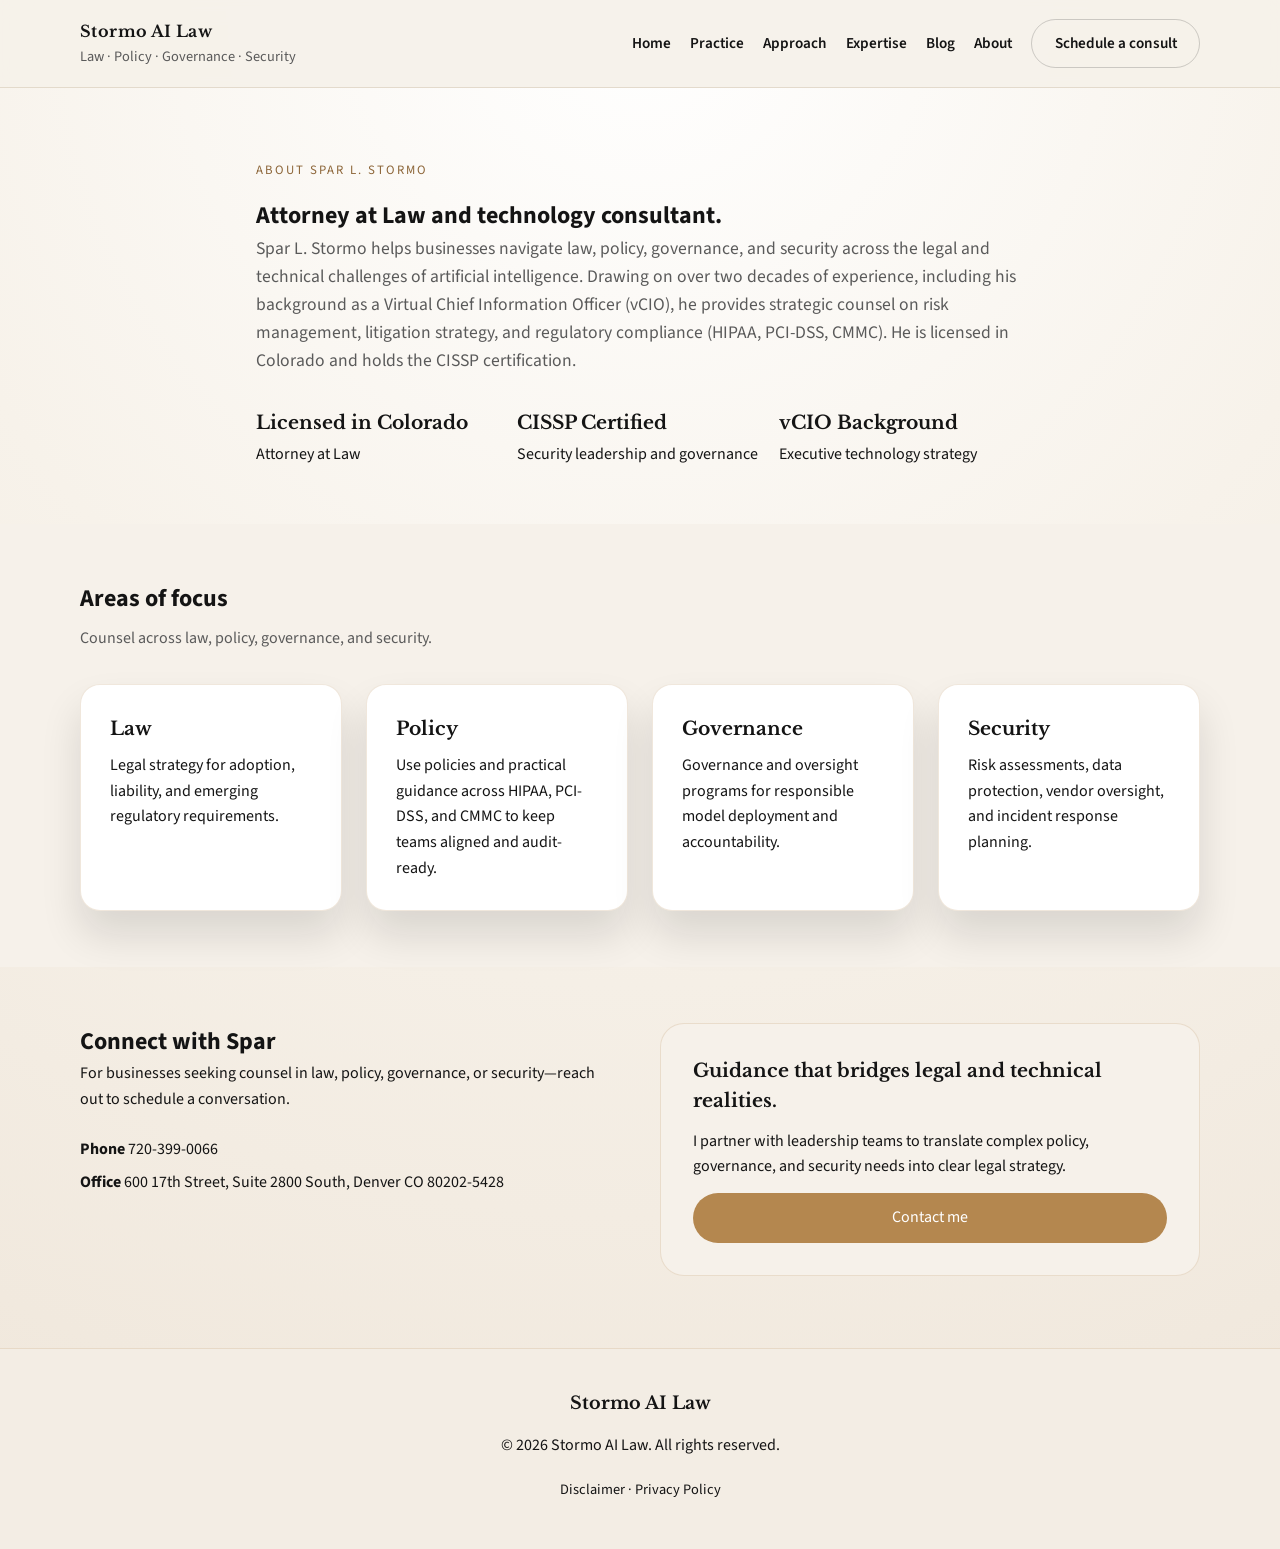
==== about.html @ 8496a5e4 "Use only image1 and image2 for site graphics. Replace hero, approach, and social images with the two" ====
<!doctype html>
<html lang="en">
  <head>
    <meta charset="utf-8" />
    <meta name="viewport" content="width=device-width, initial-scale=1" />
    <title>About Spar L. Stormo | Stormo AI Law | Attorney at Law, CISSP</title>
    <meta name="description" content="About Spar L. Stormo — counsel on law, policy, governance, and security for businesses adopting AI. Attorney at Law, CISSP. Licensed in Colorado." />
    <meta property="og:title" content="About · Stormo AI Law" />
    <meta property="og:description" content="Counsel on law, policy, governance, and security for businesses adopting AI." />
    <meta property="og:image" content="https://stormo.com/assets/image2.jpg" />
    <meta property="og:image:alt" content="Spar L. Stormo, Attorney at Law" />
    <meta property="og:type" content="website" />
    <meta property="og:url" content="https://stormo.com/about.html" />
    <meta name="twitter:card" content="summary_large_image" />
    <meta name="twitter:title" content="About · Stormo AI Law" />
    <meta name="twitter:description" content="About Spar L. Stormo — counsel on law, policy, governance, and security for businesses adopting AI." />
    <meta name="twitter:image" content="https://stormo.com/assets/image2.jpg" />
    <link rel="canonical" href="https://stormo.com/about.html" />
    <link rel="icon" href="favicon.ico" sizes="32x32" />
    <link rel="icon" href="favicon-32x32.png" type="image/png" sizes="32x32" />
    <link rel="apple-touch-icon" href="apple-touch-icon.png" />
    <link rel="preconnect" href="https://fonts.googleapis.com" />
    <link rel="preconnect" href="https://fonts.gstatic.com" crossorigin />
    <link
      href="https://fonts.googleapis.com/css2?family=Libre+Baskerville:wght@400;700&family=Source+Sans+3:wght@300;400;600&display=swap"
      rel="stylesheet"
    />
    <link rel="stylesheet" href="styles.css" />
    <script type="application/ld+json">
    {
      "@context": "https://schema.org",
      "@type": "Person",
      "name": "Spar L. Stormo",
      "jobTitle": "Attorney at Law",
      "worksFor": {
        "@type": "LegalService",
        "name": "Stormo AI Law"
      },
      "url": "https://stormo.com/about.html",
      "image": "https://stormo.com/assets/image2.jpg",
      "address": {
        "@type": "PostalAddress",
        "streetAddress": "600 17th Street, Suite 2800 South",
        "addressLocality": "Denver",
        "addressRegion": "CO",
        "postalCode": "80202-5428",
        "addressCountry": "US"
      },
      "telephone": "+17203990066",
      "email": "info@stormo.com",
      "knowsAbout": ["Artificial Intelligence", "Law", "Policy", "Governance", "Security", "HIPAA", "PCI-DSS", "CMMC"],
      "hasCredential": [
        {
          "@type": "EducationalOccupationalCredential",
          "credentialCategory": "Professional License",
          "name": "Attorney at Law",
          "recognizedBy": {
            "@type": "Organization",
            "name": "Colorado State Bar"
          }
        },
        {
          "@type": "EducationalOccupationalCredential",
          "credentialCategory": "Professional Certification",
          "name": "CISSP"
        }
      ]
    }
    </script>
  </head>
  <body>
    <a class="skip-link" href="#main">Skip to content</a>
    <header class="site-header">
      <div class="wrap">
        <a href="index.html" class="brand">
          <div>
            <p class="brand-title">Stormo AI Law</p>
            <p class="brand-subtitle">Law · Policy · Governance · Security</p>
          </div>
        </a>
        <button class="nav-toggle" type="button" aria-expanded="false" aria-controls="site-nav" aria-label="Open menu">
          <span class="nav-toggle-icon" aria-hidden="true"></span>
        </button>
        <nav class="nav" id="site-nav">
          <a href="index.html">Home</a>
          <a href="index.html#practice">Practice</a>
          <a href="index.html#approach">Approach</a>
          <a href="index.html#expertise">Expertise</a>
          <a href="blog.html">Blog</a>
          <a href="about.html" aria-current="page">About</a>
          <a href="index.html#contact" class="btn">Schedule a consult</a>
        </nav>
      </div>
    </header>

    <main id="main">
      <section class="about-hero">
        <div class="wrap about-copy">
            <p class="kicker">About Spar L. Stormo</p>
            <h1>Attorney at Law and technology consultant.</h1>
            <p class="lede">
              Spar L. Stormo helps businesses navigate law, policy, governance,
              and security across the legal and technical challenges of artificial
              intelligence. Drawing on over two decades of experience, including his
              background as a Virtual Chief Information Officer (vCIO), he provides
              strategic counsel on risk management, litigation strategy, and
              regulatory compliance (HIPAA, PCI-DSS, CMMC). He is licensed in Colorado
              and holds the CISSP certification.
            </p>
            <div class="about-details">
              <div>
                <h3>Licensed in Colorado</h3>
                <p>Attorney at Law</p>
              </div>
              <div>
                <h3>CISSP Certified</h3>
                <p>Security leadership and governance</p>
              </div>
              <div>
                <h3>vCIO Background</h3>
                <p>Executive technology strategy</p>
              </div>
            </div>
        </div>
      </section>

      <section class="band muted">
        <div class="wrap">
          <h2>Areas of focus</h2>
          <p class="band-intro">Counsel across law, policy, governance, and security.</p>
          <div class="cards">
            <article>
              <h3>Law</h3>
              <p>
                Legal strategy for adoption, liability, and emerging
                regulatory requirements.
              </p>
            </article>
            <article>
              <h3>Policy</h3>
              <p>
                Use policies and practical guidance across HIPAA, PCI-DSS, and
                CMMC to keep teams aligned and audit-ready.
              </p>
            </article>
            <article>
              <h3>Governance</h3>
              <p>
                Governance and oversight programs for responsible model
                deployment and accountability.
              </p>
            </article>
            <article>
              <h3>Security</h3>
              <p>
                Risk assessments, data protection, vendor oversight, and
                incident response planning.
              </p>
            </article>
          </div>
        </div>
      </section>

      <section class="contact">
        <div class="wrap contact-grid">
          <div>
            <h2>Connect with Spar</h2>
            <p>
              For businesses seeking counsel in law, policy, governance, or
              security—reach out to schedule a conversation.
            </p>
            <address class="contact-info">
              <p>
                <strong>Phone</strong>
                <a href="tel:+17203990066">720-399-0066</a>
              </p>
              <p>
                <strong>Office</strong> 600 17th Street, Suite 2800 South, Denver
                CO 80202-5428
              </p>
            </address>
          </div>
          <div class="about-quote">
            <h3>Guidance that bridges legal and technical realities.</h3>
            <p>
              I partner with leadership teams to translate complex policy,
              governance, and security needs into clear legal strategy.
            </p>
            <a href="index.html#contact" class="btn primary">Contact me</a>
          </div>
        </div>
      </section>
    </main>

    <footer class="site-footer">
      <div class="wrap footer-grid">
        <div class="footer-brand">
          <p>Stormo AI Law</p>
        </div>
        <p>© 2026 Stormo AI Law. All rights reserved.</p>
        <p class="footer-links">
          <a href="disclaimer.html">Disclaimer</a> · <a href="privacy.html">Privacy Policy</a>
        </p>
      </div>
    </footer>
    <script src="nav.js"></script>
  </body>
</html>
---- styles.css ----
:root {
  color-scheme: only light;
  --ink: #141414;
  --muted: #5a5a5a;
  --accent: #b4874f;
  --accent-dark: #8c6538;
  --parchment: #f6f1ea;
  --linen: #efe6da;
  --panel-dark: #111111;
  --shadow: 0 24px 40px rgba(20, 17, 14, 0.12);
}

* {
  box-sizing: border-box;
  margin: 0;
  padding: 0;
}

body {
  font-family: "Source Sans 3", sans-serif;
  color: var(--ink);
  background: radial-gradient(circle at top, #ffffff 0%, #f7f2ea 45%, #efe6da 100%);
  line-height: 1.6;
}

img {
  max-width: 100%;
  display: block;
}

a {
  color: inherit;
  text-decoration: none;
}

.wrap {
  width: min(1120px, 92vw);
  margin: 0 auto;
}

.site-header {
  position: sticky;
  top: 0;
  z-index: 20;
  backdrop-filter: blur(14px);
  background: rgba(246, 241, 234, 0.92);
  border-bottom: 1px solid rgba(150, 120, 80, 0.2);
}

.skip-link {
  position: absolute;
  left: -9999px;
  top: 0;
  z-index: 100;
  padding: 0.75rem 1.25rem;
  background: var(--accent);
  color: #fff;
  font-weight: 600;
  border-radius: 0 0 12px 0;
}

.skip-link:focus-visible {
  left: 0;
  outline: 2px solid var(--ink);
  outline-offset: 2px;
}

.site-header .wrap {
  display: flex;
  align-items: center;
  justify-content: space-between;
  padding: 1.2rem 0;
  gap: 2rem;
}

.nav-toggle {
  display: none;
  align-items: center;
  justify-content: center;
  width: 2.75rem;
  height: 2.75rem;
  border-radius: 12px;
  border: 1px solid rgba(31, 31, 31, 0.2);
  background: #fff;
  cursor: pointer;
  flex-shrink: 0;
}

.nav-toggle:focus-visible {
  outline: 2px solid rgba(180, 135, 79, 0.6);
  outline-offset: 2px;
}

.nav-toggle-icon,
.nav-toggle-icon::before,
.nav-toggle-icon::after {
  display: block;
  width: 1.25rem;
  height: 2px;
  background: var(--ink);
  border-radius: 999px;
  transition: transform 0.2s ease, opacity 0.2s ease;
}

.nav-toggle-icon {
  position: relative;
}

.nav-toggle-icon::before,
.nav-toggle-icon::after {
  content: "";
  position: absolute;
  left: 0;
}

.nav-toggle-icon::before {
  top: -6px;
}

.nav-toggle-icon::after {
  top: 6px;
}

body.nav-open .nav-toggle-icon {
  background: transparent;
}

body.nav-open .nav-toggle-icon::before {
  top: 0;
  transform: rotate(45deg);
}

body.nav-open .nav-toggle-icon::after {
  top: 0;
  transform: rotate(-45deg);
}

.brand {
  display: flex;
  align-items: center;
  gap: 1rem;
}

.brand-mark {
  width: 48px;
  height: 48px;
  flex-shrink: 0;
}

.brand-title {
  font-family: "Libre Baskerville", serif;
  font-weight: 700;
  letter-spacing: 0.4px;
}

.brand-subtitle {
  color: var(--muted);
  font-size: 0.9rem;
}

.nav {
  display: flex;
  align-items: center;
  gap: 1.2rem;
  font-size: 0.95rem;
}

.nav a {
  position: relative;
  font-weight: 600;
}

.nav a::after {
  content: "";
  position: absolute;
  left: 0;
  bottom: -6px;
  width: 0;
  height: 2px;
  background: var(--accent);
  transition: width 0.2s ease;
}

.nav a:hover::after,
.nav a:focus-visible::after {
  width: 100%;
}

.btn {
  display: inline-flex;
  align-items: center;
  justify-content: center;
  padding: 0.7rem 1.4rem;
  border-radius: 999px;
  border: 1px solid rgba(31, 31, 31, 0.2);
  transition: transform 0.2s ease, box-shadow 0.2s ease, background 0.2s ease;
}

.btn:hover,
.btn:focus-visible {
  transform: translateY(-1px);
  box-shadow: 0 12px 20px rgba(31, 31, 31, 0.12);
}

.btn.primary {
  background: var(--accent);
  color: #fff;
  border-color: transparent;
}

.btn.primary:hover,
.btn.primary:focus-visible {
  background: var(--accent-dark);
}

.btn.ghost {
  background: transparent;
}

.hero {
  padding: 4.5rem 0 3.5rem;
}

.about-hero {
  padding: 4.5rem 0 3.5rem;
}

.about-grid {
  display: grid;
  grid-template-columns: repeat(auto-fit, minmax(280px, 1fr));
  gap: 3rem;
  align-items: center;
}

.about-image img {
  width: 100%;
  max-width: 360px;
  aspect-ratio: 1 / 1;
  object-fit: cover;
  object-position: center top;
  border-radius: 28px;
  box-shadow: var(--shadow);
  border: 1px solid rgba(180, 135, 79, 0.25);
}

.about-details {
  display: grid;
  grid-template-columns: repeat(auto-fit, minmax(180px, 1fr));
  gap: 1rem;
  margin-top: 2rem;
}

.about-details h3 {
  font-family: "Libre Baskerville", serif;
  margin-bottom: 0.3rem;
}

.hero-grid {
  display: grid;
  grid-template-columns: repeat(auto-fit, minmax(280px, 1fr));
  gap: 3rem;
  align-items: center;
}

.kicker {
  text-transform: uppercase;
  letter-spacing: 2px;
  font-size: 0.8rem;
  color: var(--accent-dark);
  margin-bottom: 1rem;
}

.hero h1 {
  font-family: "Libre Baskerville", serif;
  font-size: clamp(2.4rem, 3vw, 3.3rem);
  line-height: 1.2;
  margin-bottom: 1rem;
}

.lede {
  font-size: 1.1rem;
  color: var(--muted);
  margin-bottom: 2rem;
}

.hero-actions {
  display: flex;
  gap: 1rem;
  flex-wrap: wrap;
  margin-bottom: 2rem;
}

.hero-highlights {
  display: grid;
  grid-template-columns: repeat(auto-fit, minmax(150px, 1fr));
  gap: 1rem;
}

.hero-highlights h3 {
  font-family: "Libre Baskerville", serif;
  margin-bottom: 0.25rem;
}

.hero-image img {
  width: 100%;
  aspect-ratio: 16 / 9;
  object-fit: cover;
  object-position: right center;
  border-radius: 24px;
  box-shadow: var(--shadow);
  border: 1px solid rgba(180, 135, 79, 0.25);
}

.graphic-panel {
  border-radius: 24px;
  overflow: hidden;
  box-shadow: var(--shadow);
  border: 1px solid rgba(180, 135, 79, 0.25);
}

.about-hero .about-copy {
  max-width: 48rem;
}

.graphic-panel img,
.graphic-panel svg {
  width: 100%;
  display: block;
}

.graphic-panel img {
  aspect-ratio: 16 / 9;
  object-fit: cover;
  object-position: center;
}

.band {
  padding: 3.5rem 0;
}

.band-intro {
  margin-top: 0.5rem;
  color: var(--muted);
  max-width: 52ch;
}

.band.muted {
  background: var(--parchment);
}

.cards {
  display: grid;
  grid-template-columns: repeat(auto-fit, minmax(230px, 1fr));
  gap: 1.5rem;
  margin-top: 2rem;
}

.cards article {
  padding: 1.8rem;
  border-radius: 20px;
  background: #fff;
  box-shadow: var(--shadow);
  border: 1px solid rgba(180, 135, 79, 0.2);
}

.card-icon {
  width: 48px;
  height: 48px;
  margin-bottom: 1rem;
}

.cards h3 {
  font-family: "Libre Baskerville", serif;
  margin-bottom: 0.6rem;
}

.split {
  padding: 3.5rem 0;
}

.split-grid {
  display: grid;
  grid-template-columns: repeat(auto-fit, minmax(280px, 1fr));
  gap: 2.5rem;
  align-items: center;
}

.split ul {
  list-style: none;
  margin-top: 1.2rem;
  display: grid;
  gap: 0.8rem;
}

.split ul li {
  padding-left: 1.4rem;
  position: relative;
}

.split ul li::before {
  content: "●";
  position: absolute;
  left: 0;
  color: var(--accent-dark);
}

.insights-head {
  display: flex;
  justify-content: space-between;
  align-items: flex-end;
  gap: 1.5rem;
  flex-wrap: wrap;
}

.pillar-grid {
  display: grid;
  grid-template-columns: repeat(auto-fit, minmax(200px, 1fr));
  gap: 1rem;
  margin-top: 2rem;
}

.pillar {
  padding: 1.5rem;
  border-radius: 16px;
  background: #fff;
  border: 1px solid rgba(180, 135, 79, 0.2);
  text-align: center;
}

.pillar strong {
  display: block;
  font-family: "Libre Baskerville", serif;
  font-size: 1.1rem;
  margin-bottom: 0.35rem;
}

.pillar span {
  color: var(--muted);
  font-size: 0.95rem;
}

.contact {
  padding: 3.5rem 0 4.5rem;
}

.contact-grid {
  display: grid;
  grid-template-columns: repeat(auto-fit, minmax(280px, 1fr));
  gap: 2.5rem;
  align-items: start;
}

.contact-info {
  margin-top: 1.5rem;
  display: grid;
  gap: 0.5rem;
  font-style: normal;
}

.contact-card {
  background: #fff;
  padding: 2rem;
  border-radius: 24px;
  box-shadow: var(--shadow);
  border: 1px solid rgba(180, 135, 79, 0.2);
  display: grid;
  gap: 1rem;
}

.about-quote {
  background: var(--parchment);
  padding: 2rem;
  border-radius: 24px;
  border: 1px solid rgba(180, 135, 79, 0.2);
  display: grid;
  gap: 0.8rem;
}

.about-quote h3 {
  font-family: "Libre Baskerville", serif;
}

label {
  display: grid;
  gap: 0.4rem;
  font-weight: 600;
  color: var(--muted);
}

input,
textarea {
  font: inherit;
  padding: 0.8rem 0.9rem;
  border-radius: 12px;
  border: 1px solid rgba(31, 31, 31, 0.2);
  background: #fbfaf8;
}

input:focus,
textarea:focus {
  outline: 2px solid rgba(180, 135, 79, 0.4);
  border-color: rgba(180, 135, 79, 0.5);
}

.site-footer {
  padding: 2.5rem 0 3rem;
  border-top: 1px solid rgba(180, 135, 79, 0.2);
  background: #f3ede4;
}

.footer-grid {
  display: grid;
  gap: 1rem;
  justify-items: center;
  text-align: center;
}

.footer-brand {
  display: flex;
  align-items: center;
  gap: 0.75rem;
}

.footer-brand .brand-mark {
  width: 40px;
  height: 40px;
}

.footer-brand p {
  font-family: "Libre Baskerville", serif;
  font-weight: 700;
  font-size: 1.1rem;
}

.footer-links {
  font-size: 0.9rem;
  margin-top: 0.25rem;
}

/* Blog */
.blog-hero {
  padding: 4rem 0 2.5rem;
}

.blog-hero .lede {
  margin-bottom: 0;
  max-width: 52ch;
}

.blog-hero .lede a {
  color: var(--accent-dark);
  font-weight: 600;
}

.blog-hero .lede a:hover {
  text-decoration: underline;
}

.blog-list {
  display: grid;
  gap: 1.5rem;
  max-width: 680px;
}

.post-card {
  padding: 2rem;
  border-radius: 20px;
  background: #fff;
  box-shadow: var(--shadow);
  border: 1px solid rgba(180, 135, 79, 0.2);
  display: grid;
  gap: 0.5rem;
}

.post-date {
  font-size: 0.9rem;
  color: var(--muted);
}

.post-card h2 {
  font-family: "Libre Baskerville", serif;
  font-size: 1.35rem;
  line-height: 1.3;
  margin-bottom: 0.25rem;
}

.post-card h2 a:hover {
  color: var(--accent-dark);
}

.post-card p {
  color: var(--muted);
  font-size: 0.98rem;
}

.post-link {
  font-weight: 600;
  margin-top: 0.5rem;
  display: inline-block;
}

.post-link::after {
  content: " →";
  color: var(--accent);
}

.blog-empty {
  max-width: 680px;
  padding: 2rem;
  border-radius: 20px;
  background: #fff;
  box-shadow: var(--shadow);
  border: 1px solid rgba(180, 135, 79, 0.2);
}

.blog-empty h2 {
  font-family: "Libre Baskerville", serif;
  margin-bottom: 0.5rem;
}

.blog-empty a {
  color: var(--accent-dark);
  font-weight: 600;
}

.blog-empty a:hover {
  text-decoration: underline;
}

@media (max-width: 768px) {
  .site-header .wrap {
    flex-wrap: wrap;
    align-items: center;
  }

  .brand {
    flex: 1;
    min-width: 0;
  }

  .nav-toggle {
    display: inline-flex;
  }

  .nav {
    display: none;
    width: 100%;
    flex-direction: column;
    align-items: stretch;
    gap: 0.5rem;
    padding-top: 0.5rem;
  }

  body.nav-open .nav {
    display: flex;
  }

  .nav a.btn {
    width: 100%;
    margin-top: 0.25rem;
  }
}

@media (prefers-reduced-motion: reduce) {
  .nav-toggle-icon,
  .nav-toggle-icon::before,
  .nav-toggle-icon::after {
    transition: none;
  }
}

@media (max-width: 900px) and (min-width: 769px) {
  .site-header .wrap {
    flex-direction: column;
    align-items: flex-start;
  }

  .nav {
    flex-wrap: wrap;
    justify-content: flex-start;
  }
}

@media (max-width: 600px) {
  .hero {
    padding-top: 3.5rem;
  }

  .hero-actions {
    flex-direction: column;
    align-items: stretch;
  }
}
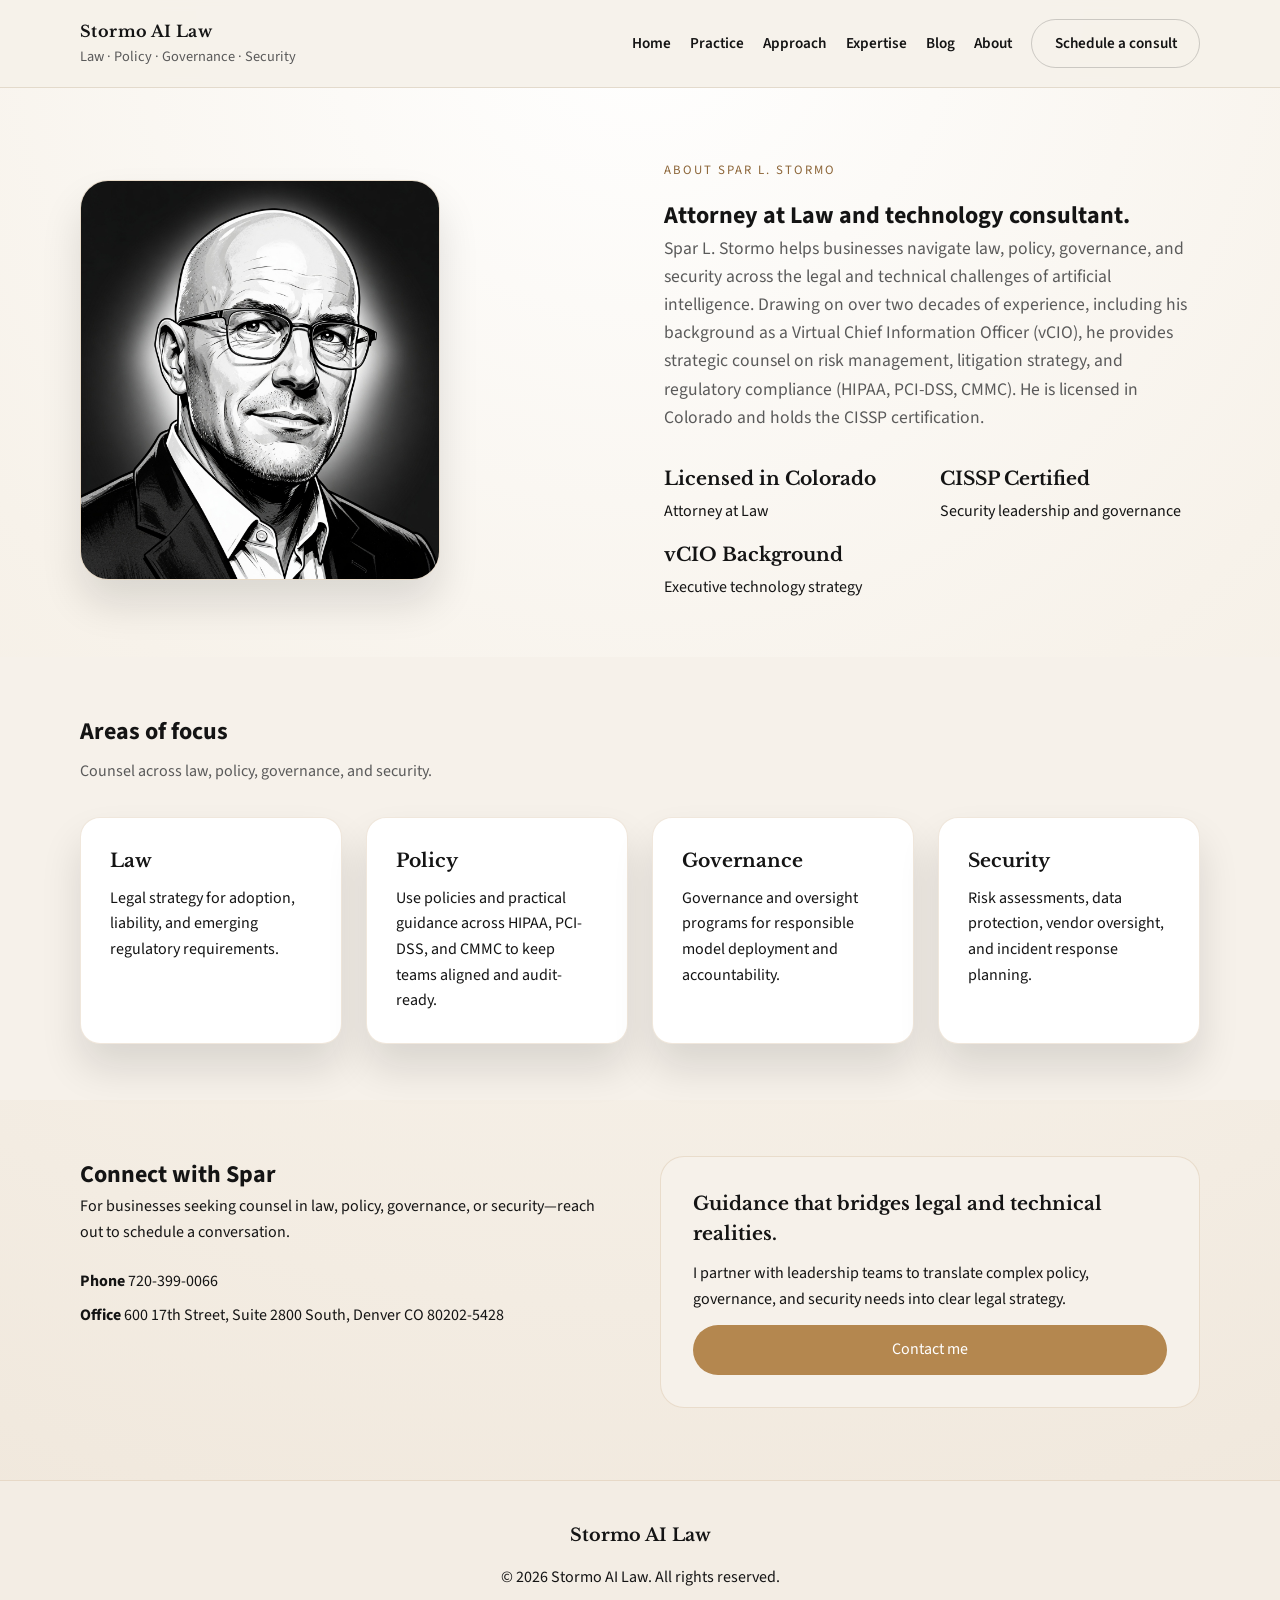
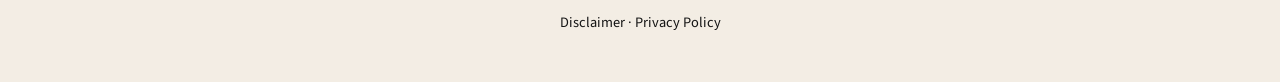
==== commit 64714b08: "Restore headshot on About page. Add spar-headshot back to the bio section and update About page meta" ====
--- a/about.html
+++ b/about.html
@@ -7,14 +7,14 @@
     <meta name="description" content="About Spar L. Stormo — counsel on law, policy, governance, and security for businesses adopting AI. Attorney at Law, CISSP. Licensed in Colorado." />
     <meta property="og:title" content="About · Stormo AI Law" />
     <meta property="og:description" content="Counsel on law, policy, governance, and security for businesses adopting AI." />
-    <meta property="og:image" content="https://stormo.com/assets/image2.jpg" />
+    <meta property="og:image" content="https://stormo.com/assets/spar-headshot.jpg" />
     <meta property="og:image:alt" content="Spar L. Stormo, Attorney at Law" />
     <meta property="og:type" content="website" />
     <meta property="og:url" content="https://stormo.com/about.html" />
     <meta name="twitter:card" content="summary_large_image" />
     <meta name="twitter:title" content="About · Stormo AI Law" />
     <meta name="twitter:description" content="About Spar L. Stormo — counsel on law, policy, governance, and security for businesses adopting AI." />
-    <meta name="twitter:image" content="https://stormo.com/assets/image2.jpg" />
+    <meta name="twitter:image" content="https://stormo.com/assets/spar-headshot.jpg" />
     <link rel="canonical" href="https://stormo.com/about.html" />
     <link rel="icon" href="favicon.ico" sizes="32x32" />
     <link rel="icon" href="favicon-32x32.png" type="image/png" sizes="32x32" />
@@ -37,7 +37,7 @@
         "name": "Stormo AI Law"
       },
       "url": "https://stormo.com/about.html",
-      "image": "https://stormo.com/assets/image2.jpg",
+      "image": "https://stormo.com/assets/spar-headshot.jpg",
       "address": {
         "@type": "PostalAddress",
         "streetAddress": "600 17th Street, Suite 2800 South",
@@ -95,7 +95,11 @@
 
     <main id="main">
       <section class="about-hero">
-        <div class="wrap about-copy">
+        <div class="wrap about-grid">
+          <div class="about-image">
+            <img src="assets/spar-headshot.jpg" alt="Spar L. Stormo" width="400" height="400" />
+          </div>
+          <div class="about-copy">
             <p class="kicker">About Spar L. Stormo</p>
             <h1>Attorney at Law and technology consultant.</h1>
             <p class="lede">
@@ -121,6 +125,7 @@
                 <p>Executive technology strategy</p>
               </div>
             </div>
+          </div>
         </div>
       </section>
 
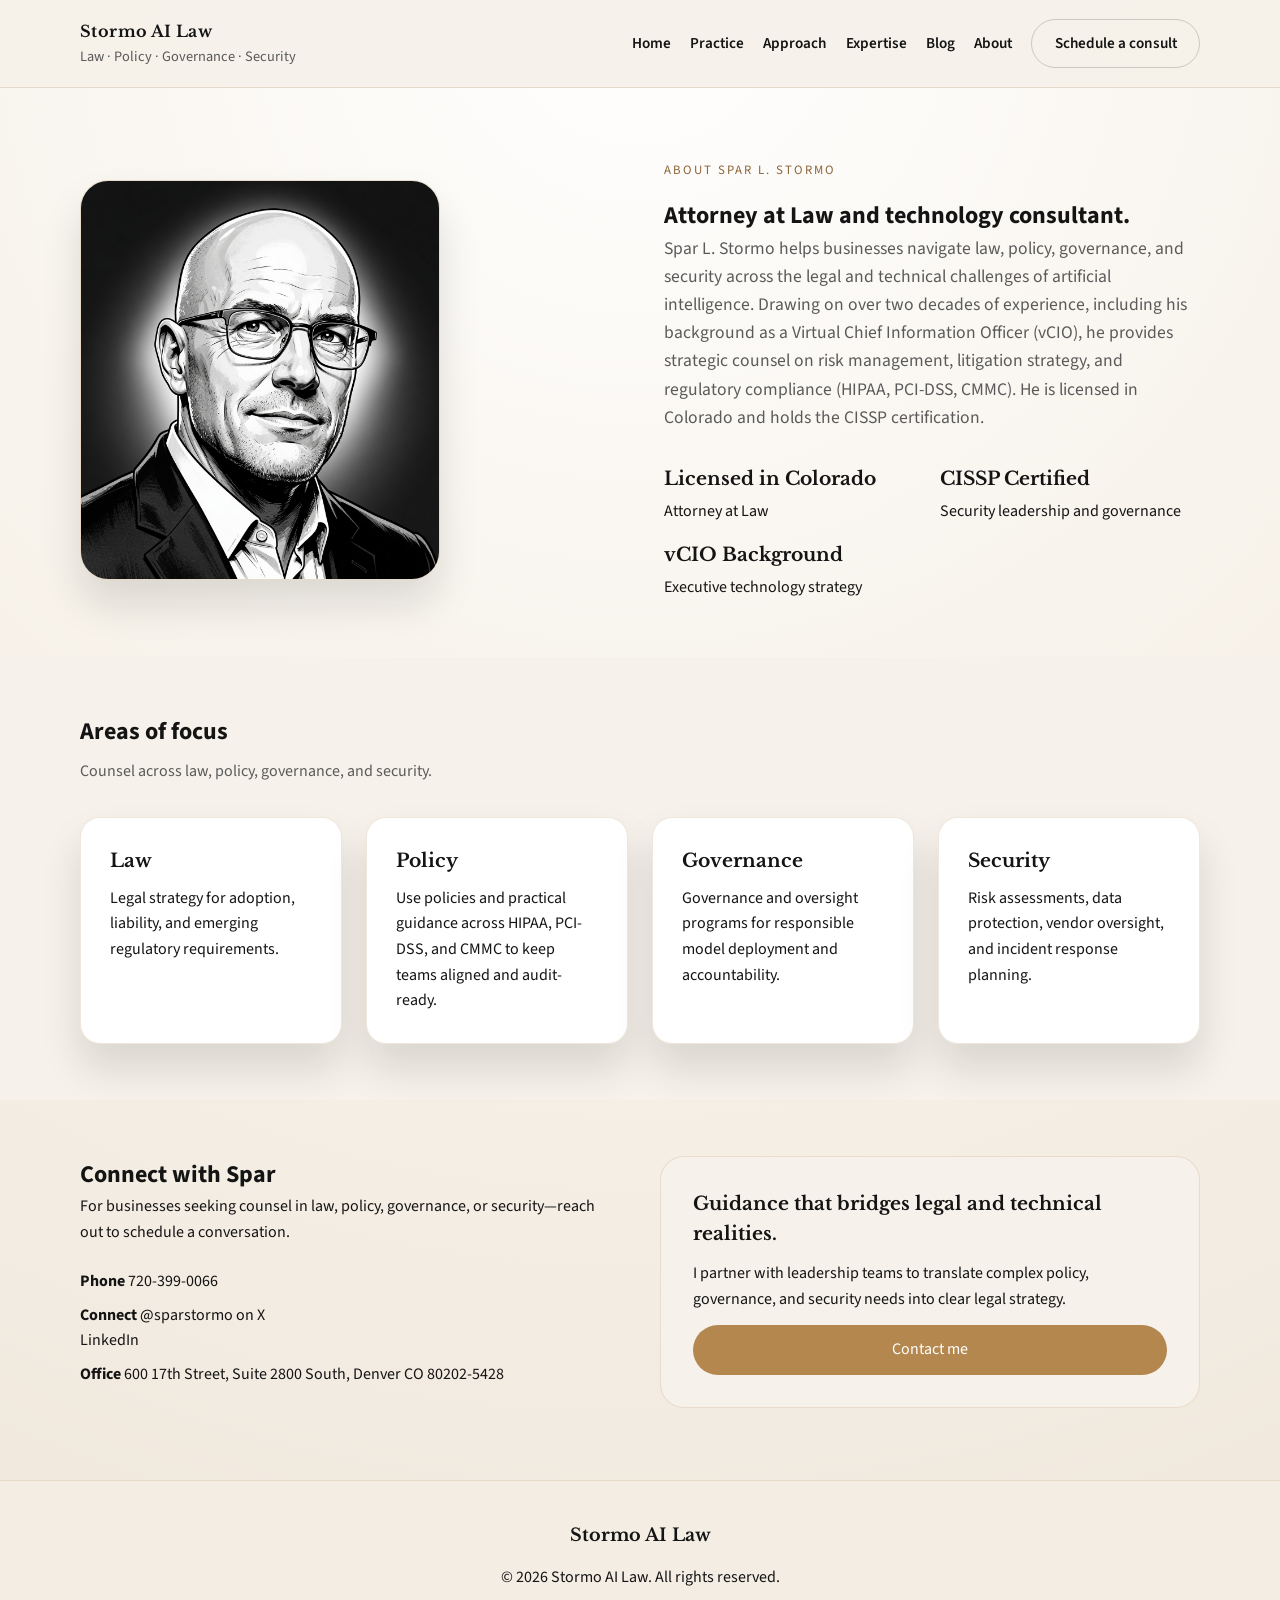
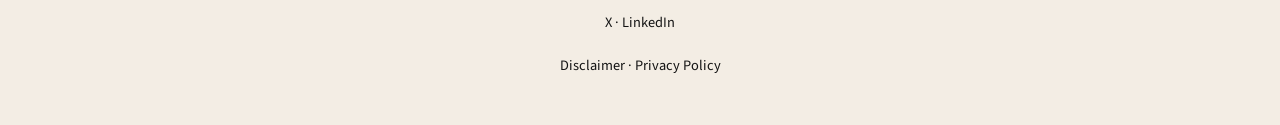
==== commit 8c3a7515: "Add X and LinkedIn profile links across the site. Include social links in footers, contact sections," ====
--- a/about.html
+++ b/about.html
@@ -48,6 +48,10 @@
       },
       "telephone": "+17203990066",
       "email": "info@stormo.com",
+      "sameAs": [
+        "https://x.com/sparstormo",
+        "https://www.linkedin.com/in/sparstormo/"
+      ],
       "knowsAbout": ["Artificial Intelligence", "Law", "Policy", "Governance", "Security", "HIPAA", "PCI-DSS", "CMMC"],
       "hasCredential": [
         {
@@ -180,6 +184,11 @@
                 <a href="tel:+17203990066">720-399-0066</a>
               </p>
               <p>
+                <strong>Connect</strong>
+                <a href="https://x.com/sparstormo" target="_blank" rel="noopener noreferrer">@sparstormo on X</a><br />
+                <a href="https://www.linkedin.com/in/sparstormo/" target="_blank" rel="noopener noreferrer">LinkedIn</a>
+              </p>
+              <p>
                 <strong>Office</strong> 600 17th Street, Suite 2800 South, Denver
                 CO 80202-5428
               </p>
@@ -203,6 +212,10 @@
           <p>Stormo AI Law</p>
         </div>
         <p>© 2026 Stormo AI Law. All rights reserved.</p>
+        <p class="footer-links">
+          <a href="https://x.com/sparstormo" target="_blank" rel="noopener noreferrer">X</a> ·
+          <a href="https://www.linkedin.com/in/sparstormo/" target="_blank" rel="noopener noreferrer">LinkedIn</a>
+        </p>
         <p class="footer-links">
           <a href="disclaimer.html">Disclaimer</a> · <a href="privacy.html">Privacy Policy</a>
         </p>
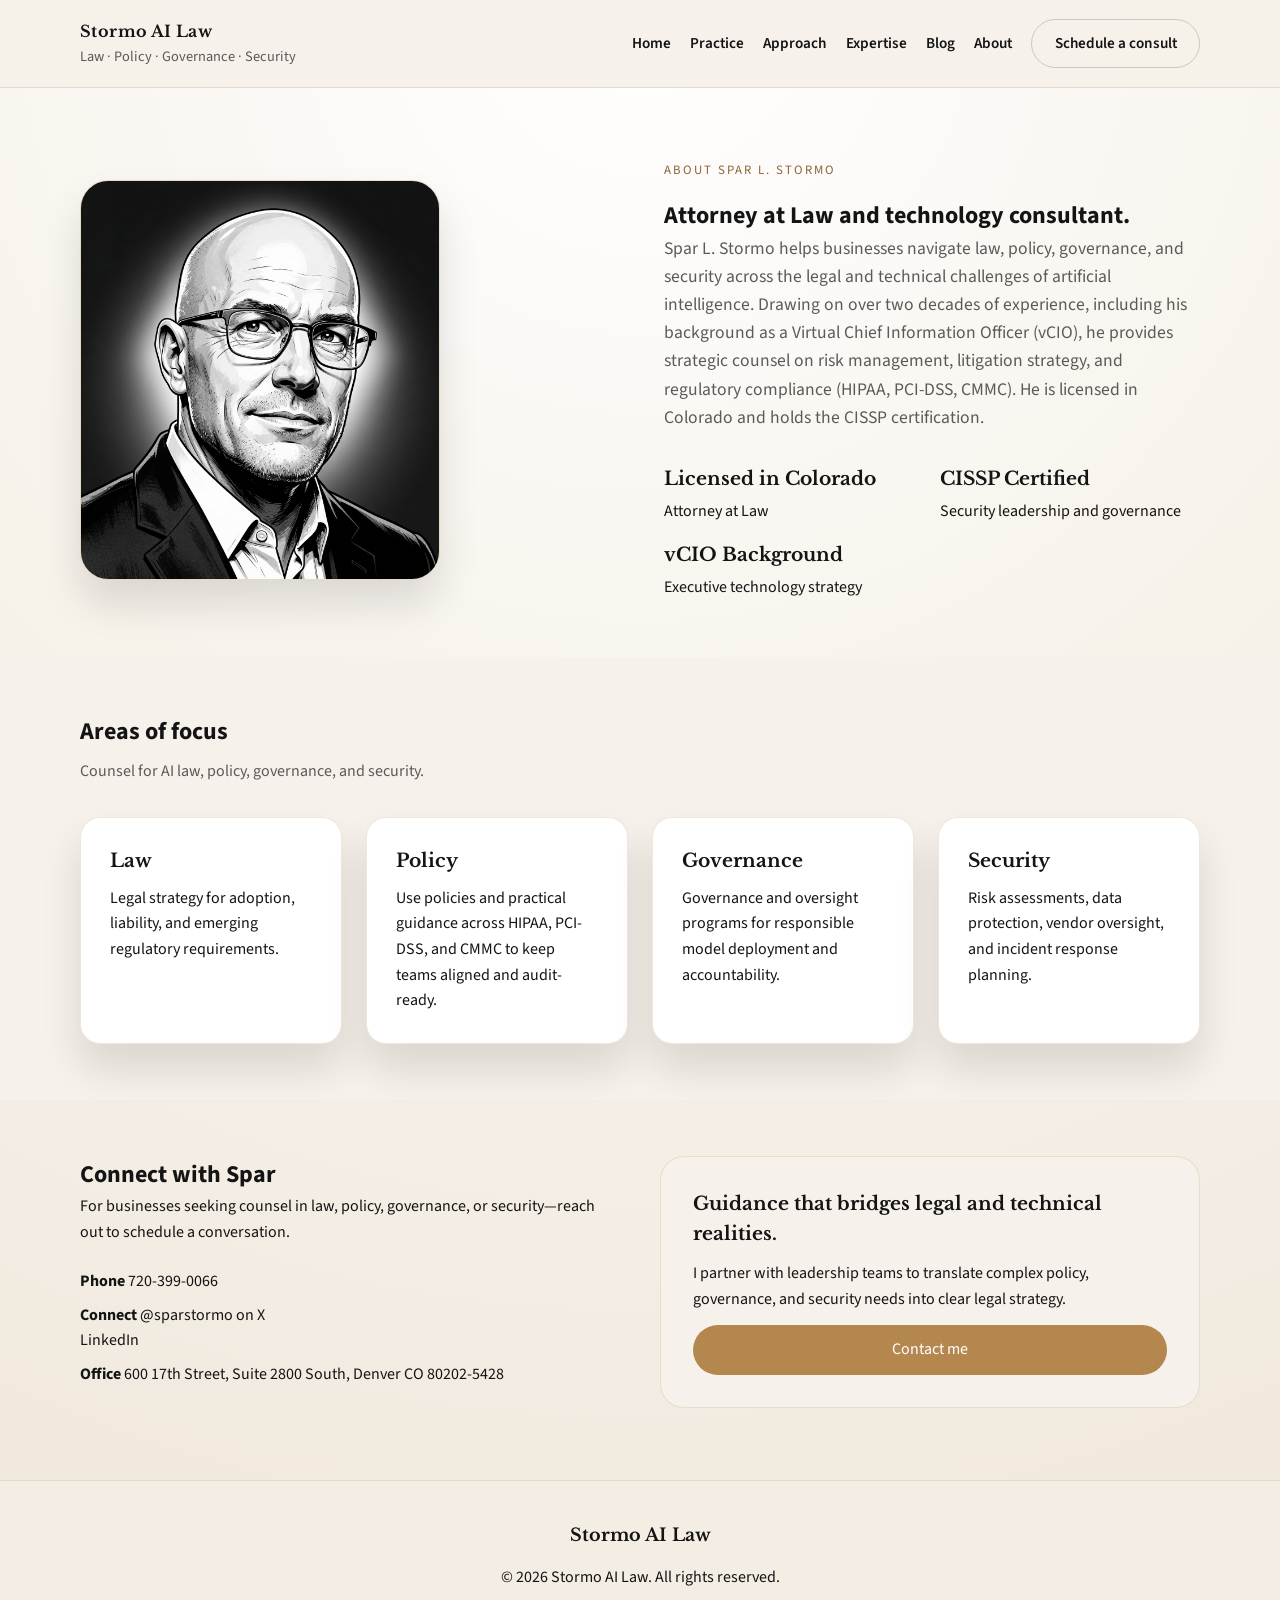
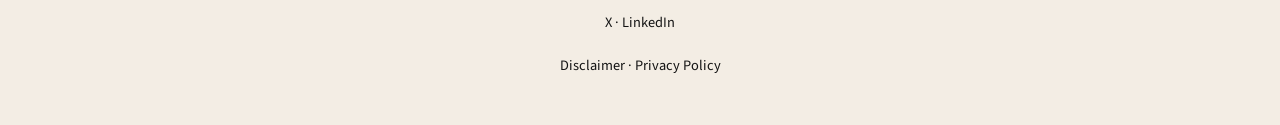
==== commit d2523ceb: "Update About focus intro to counsel for AI law, policy, governance, and security." ====
--- a/about.html
+++ b/about.html
@@ -10,15 +10,16 @@
     <meta property="og:image" content="https://stormo.com/assets/spar-headshot.jpg" />
     <meta property="og:image:alt" content="Spar L. Stormo, Attorney at Law" />
     <meta property="og:type" content="website" />
-    <meta property="og:url" content="https://stormo.com/about.html" />
+    <meta property="og:url" content="https://stormo.com/about" />
     <meta name="twitter:card" content="summary_large_image" />
     <meta name="twitter:title" content="About · Stormo AI Law" />
     <meta name="twitter:description" content="About Spar L. Stormo — counsel on law, policy, governance, and security for businesses adopting AI." />
     <meta name="twitter:image" content="https://stormo.com/assets/spar-headshot.jpg" />
-    <link rel="canonical" href="https://stormo.com/about.html" />
-    <link rel="icon" href="favicon.ico" sizes="32x32" />
-    <link rel="icon" href="favicon-32x32.png" type="image/png" sizes="32x32" />
-    <link rel="apple-touch-icon" href="apple-touch-icon.png" />
+    <link rel="canonical" href="https://stormo.com/about" />
+    <link rel="icon" href="/favicon.svg" type="image/svg+xml" />
+    <link rel="icon" href="/favicon-32x32.png" type="image/png" sizes="32x32" />
+    <link rel="icon" href="/favicon.ico" sizes="any" />
+    <link rel="apple-touch-icon" href="/apple-touch-icon.png" sizes="180x180" />
     <link rel="preconnect" href="https://fonts.googleapis.com" />
     <link rel="preconnect" href="https://fonts.gstatic.com" crossorigin />
     <link
@@ -36,7 +37,7 @@
         "@type": "LegalService",
         "name": "Stormo AI Law"
       },
-      "url": "https://stormo.com/about.html",
+      "url": "https://stormo.com/about",
       "image": "https://stormo.com/assets/spar-headshot.jpg",
       "address": {
         "@type": "PostalAddress",
@@ -76,7 +77,7 @@
     <a class="skip-link" href="#main">Skip to content</a>
     <header class="site-header">
       <div class="wrap">
-        <a href="index.html" class="brand">
+        <a href="/" class="brand">
           <div>
             <p class="brand-title">Stormo AI Law</p>
             <p class="brand-subtitle">Law · Policy · Governance · Security</p>
@@ -86,13 +87,13 @@
           <span class="nav-toggle-icon" aria-hidden="true"></span>
         </button>
         <nav class="nav" id="site-nav">
-          <a href="index.html">Home</a>
-          <a href="index.html#practice">Practice</a>
-          <a href="index.html#approach">Approach</a>
-          <a href="index.html#expertise">Expertise</a>
-          <a href="blog.html">Blog</a>
-          <a href="about.html" aria-current="page">About</a>
-          <a href="index.html#contact" class="btn">Schedule a consult</a>
+          <a href="/">Home</a>
+          <a href="/#practice">Practice</a>
+          <a href="/#approach">Approach</a>
+          <a href="/#expertise">Expertise</a>
+          <a href="/blog">Blog</a>
+          <a href="/about" aria-current="page">About</a>
+          <a href="/#contact" class="btn">Schedule a consult</a>
         </nav>
       </div>
     </header>
@@ -136,7 +137,7 @@
       <section class="band muted">
         <div class="wrap">
           <h2>Areas of focus</h2>
-          <p class="band-intro">Counsel across law, policy, governance, and security.</p>
+          <p class="band-intro">Counsel for AI law, policy, governance, and security.</p>
           <div class="cards">
             <article>
               <h3>Law</h3>
@@ -200,7 +201,7 @@
               I partner with leadership teams to translate complex policy,
               governance, and security needs into clear legal strategy.
             </p>
-            <a href="index.html#contact" class="btn primary">Contact me</a>
+            <a href="/#contact" class="btn primary">Contact me</a>
           </div>
         </div>
       </section>
@@ -217,7 +218,7 @@
           <a href="https://www.linkedin.com/in/sparstormo/" target="_blank" rel="noopener noreferrer">LinkedIn</a>
         </p>
         <p class="footer-links">
-          <a href="disclaimer.html">Disclaimer</a> · <a href="privacy.html">Privacy Policy</a>
+          <a href="/disclaimer">Disclaimer</a> · <a href="/privacy">Privacy Policy</a>
         </p>
       </div>
     </footer>
